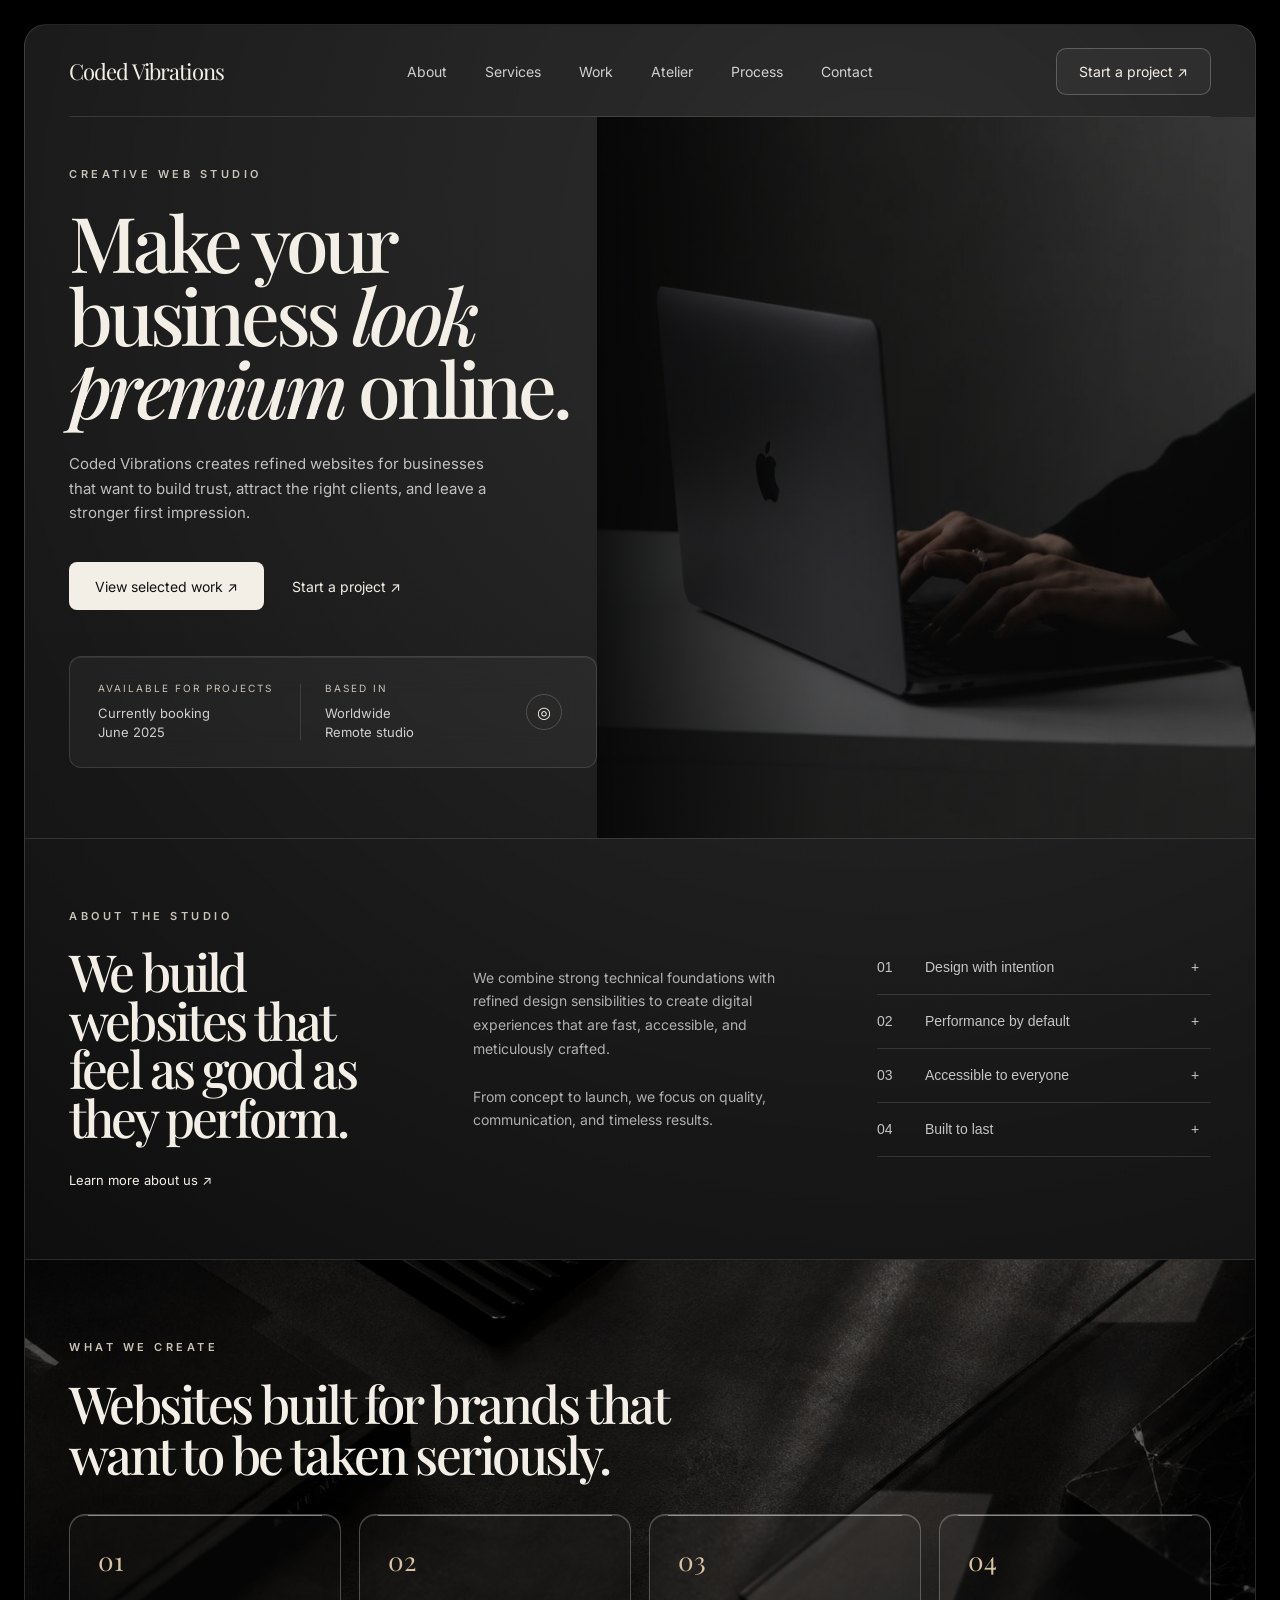
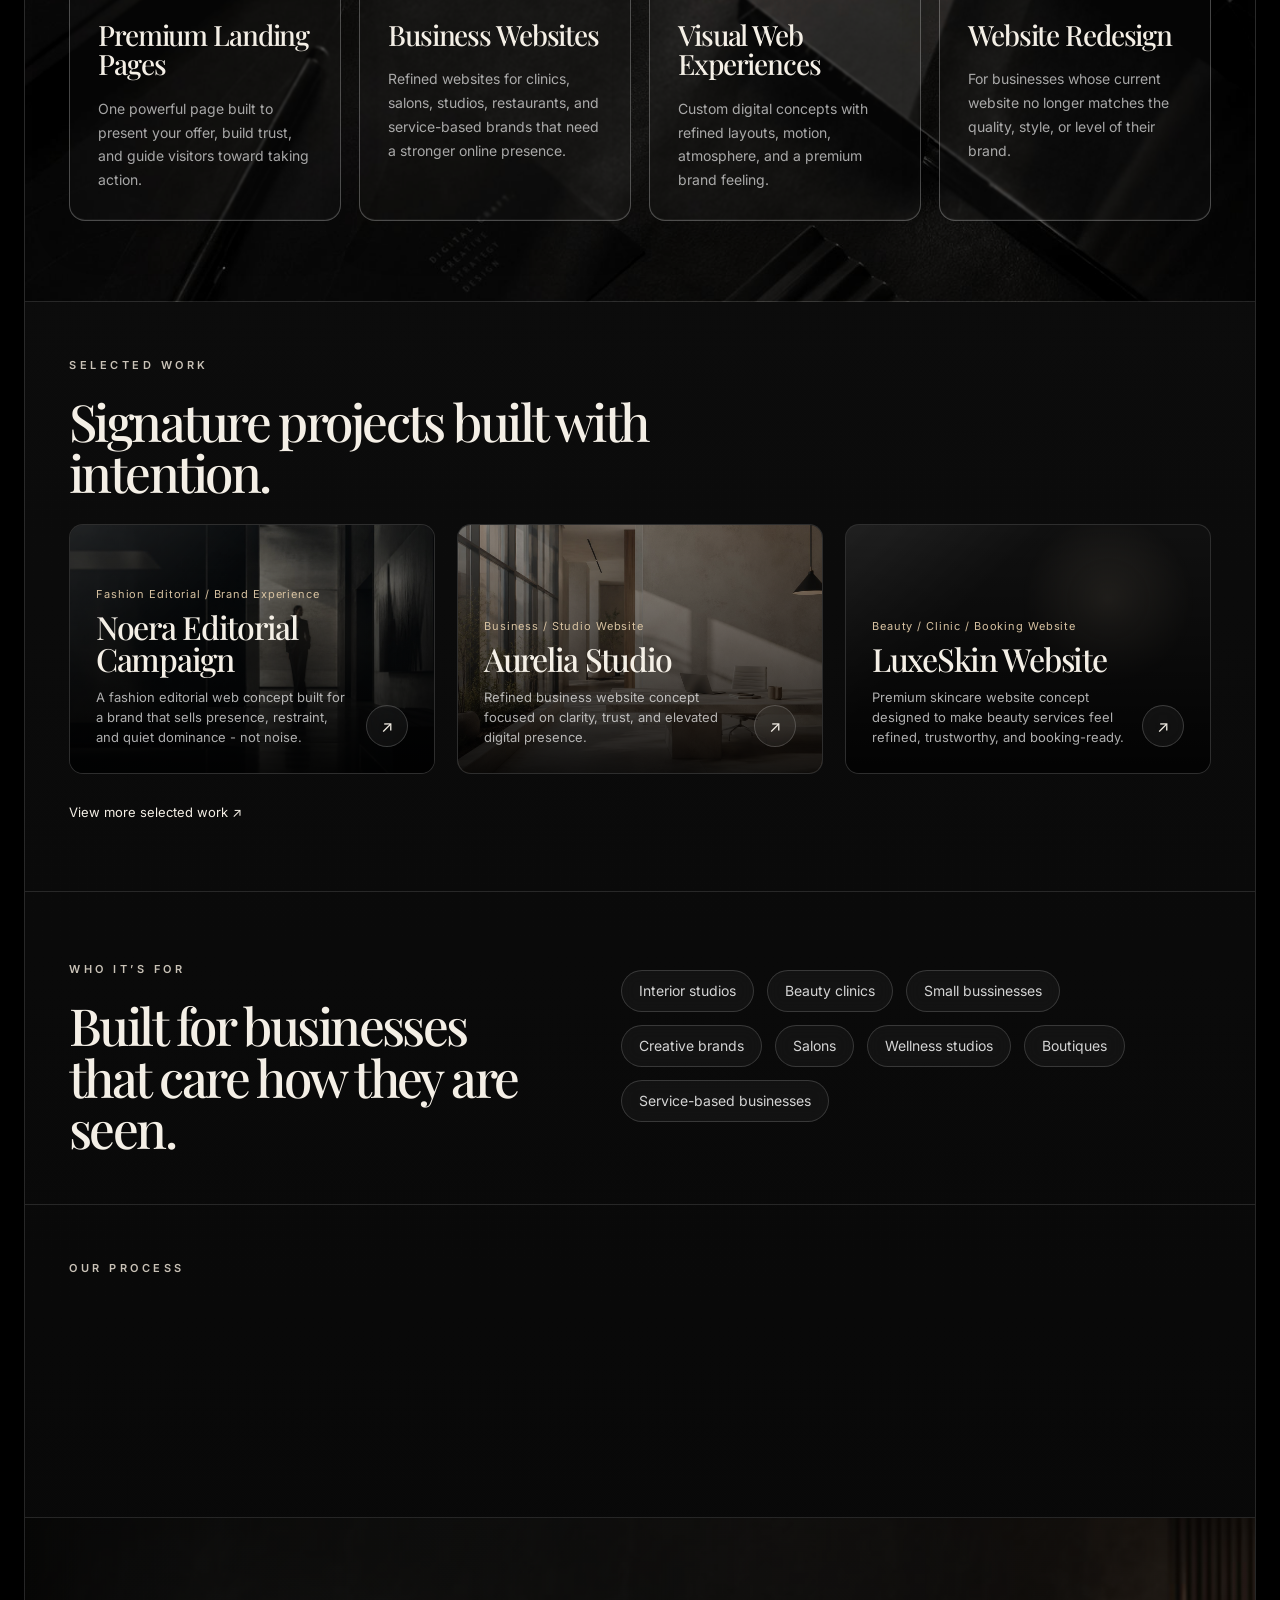
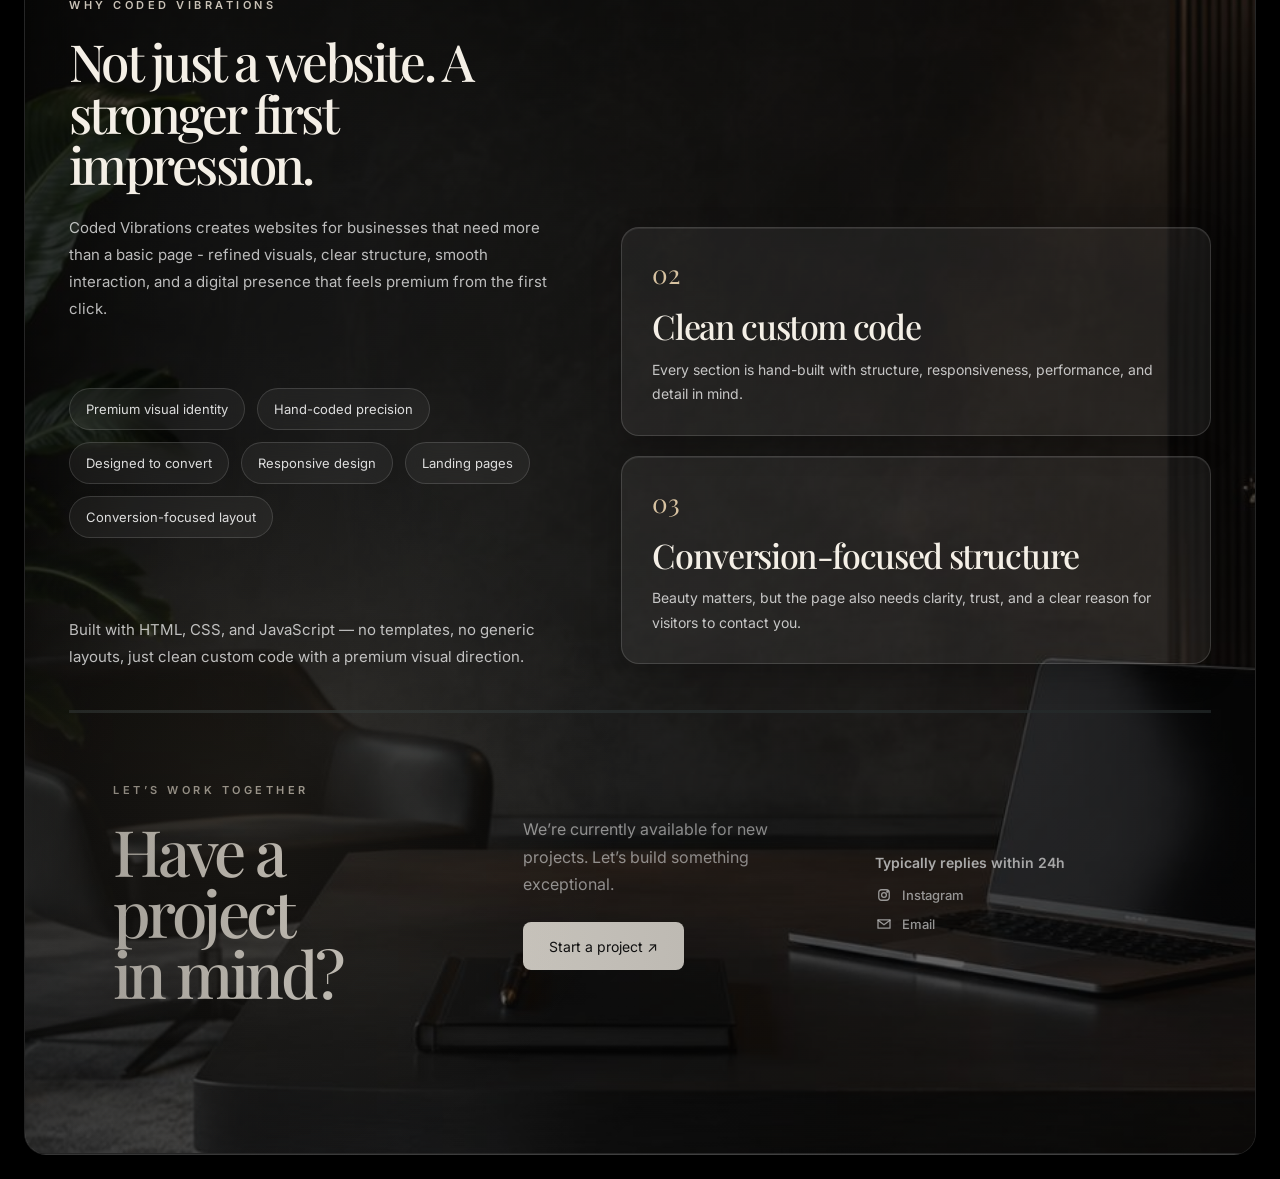
==== index.html @ 6d060240 "Add files via upload" ====
<!DOCTYPE html>
<html lang="en">
<head>
  <meta charset="UTF-8" />
  <meta name="viewport" content="width=device-width, initial-scale=1.0" />
  <title>Coded Vibrations Studio</title>

  <link rel="stylesheet" href="style.css" />

  <link rel="preconnect" href="https://fonts.googleapis.com">
  <link rel="preconnect" href="https://fonts.gstatic.com" crossorigin>
  <link href="https://fonts.googleapis.com/css2?family=Inter:wght@300;400;500;600&family=Playfair+Display:wght@500;600;700&display=swap" rel="stylesheet">
</head>

<body>
  <main class="page-shell">

    <header class="site-header">
      <a href="#" class="logo">Coded Vibrations</a>

 <nav class="nav">
  <a href="#about">About</a>
  <a href="#services">Services</a>
  <a href="#work">Work</a>
  <a href="#atelier">Atelier</a>
  <a href="#process">Process</a>
  <a href="#contact">Contact</a>
</nav>
      <a href="#contact" class="header-btn">Start a project ↗</a>

      <button class="menu-btn" id="menuBtn">Menu</button>
    </header>

<section class="mobile-nav" id="mobileNav">
  <a href="#about">About</a>
  <a href="#services">Services</a>
  <a href="#work">Work</a>
  <a href="#atelier">Atelier</a>
  <a href="#process">Process</a>
  <a href="#contact">Contact</a>
</section>
    <section class="hero">
      <div class="hero-content">
        <p class="eyebrow">Creative Web Studio</p>

        <h1>
          Make your business
          <span>look premium</span>
          online.
        </h1>

        <p class="hero-text">
          Coded Vibrations creates refined websites for businesses that want to
          build trust, attract the right clients, and leave a stronger first impression.
        </p>

        <div class="hero-actions">
          <a href="#work" class="primary-btn">View selected work ↗</a>
          <a href="#contact" class="secondary-btn">Start a project ↗</a>
        </div>

        <div class="status-card">
          <div>
            <small>Available for projects</small>
            <p>Currently booking<br>June 2025</p>
          </div>

          <div class="divider"></div>

          <div>
            <small>Based in</small>
            <p>Worldwide<br>Remote studio</p>
          </div>

          <div class="globe">◎</div>
        </div>
      </div>

      <div class="hero-image">
        <img src="2.jpeg" alt="Coded Vibrations workspace" />
      </div>
    </section>

    <section class="about" id="about">
      <div>
        <p class="eyebrow">About the studio</p>
        <h2>We build websites that feel as good as they perform.</h2>
        <a href="#contact" class="text-link">Learn more about us ↗</a>
      </div>

      <div class="about-text">
        <p>
          We combine strong technical foundations with refined design sensibilities
          to create digital experiences that are fast, accessible, and meticulously crafted.
        </p>

        <p>
          From concept to launch, we focus on quality, communication, and timeless results.
        </p>
      </div>

      <div class="about-list">
        <button>01 <span>Design with intention</span> +</button>
        <button>02 <span>Performance by default</span> +</button>
        <button>03 <span>Accessible to everyone</span> +</button>
        <button>04 <span>Built to last</span> +</button>
      </div>
    </section>
  <section class="services" id="services">
  <div class="services-overlay"></div>

  <div class="services-content">
    <div class="section-top">
      <p class="eyebrow">What we create</p>
      <h2 class="section-title">
        Websites built for brands that want to be taken seriously.
      </h2>
    </div>

    <div class="services-grid">
      <article class="service-card">
        <span>01</span>
        <h3>Premium Landing Pages</h3>
        <p>
          One powerful page built to present your offer, build trust, and guide
          visitors toward taking action.
        </p>
      </article>

      <article class="service-card">
        <span>02</span>
        <h3>Business Websites</h3>
        <p>
          Refined websites for clinics, salons, studios, restaurants, and
          service-based brands that need a stronger online presence.
        </p>
      </article>

      <article class="service-card">
        <span>03</span>
        <h3>Visual Web Experiences</h3>
        <p>
          Custom digital concepts with refined layouts, motion, atmosphere, and
          a premium brand feeling.
        </p>
      </article>

      <article class="service-card">
        <span>04</span>
        <h3>Website Redesign</h3>
        <p>
          For businesses whose current website no longer matches the quality,
          style, or level of their brand.
        </p>
      </article>
    </div>
  </div>
</section>
    <section class="work" id="work">
  <div class="section-top">
    <p class="eyebrow">Selected work</p>
    <h2 class="section-title">Signature projects built with intention.</h2>
  </div>

  <div class="work-grid">

    <article class="work-card noir-card">
      <div class="card-bg"></div>

      <div class="work-info">
      <small>Fashion Editorial / Brand Experience</small>
<h3>Noera Editorial Campaign</h3>
<p>
  A fashion editorial web concept built for a brand that sells presence,
  restraint, and quiet dominance - not noise.
</p>
      </div>

      <a href="#" class="work-arrow" aria-label="View Noera Editorial Campaign">↗</a>
    </article>
    <article class="work-card aurelia-card">
      <div class="card-bg"></div>

      <div class="work-info">
        <small>Business / Studio Website</small>
        <h3>Aurelia Studio</h3>
        <p>
          Refined business website concept focused on clarity, trust,
          and elevated digital presence.
        </p>
      </div>

      <a href="#" class="work-arrow" aria-label="View Aurelia Studio">↗</a>
    </article>
    <article class="work-card luxeskin-card">
      <div class="card-bg"></div>

      <div class="work-info">
        <small>Beauty / Clinic / Booking Website</small>
        <h3>LuxeSkin Website</h3>
        <p>
          Premium skincare website concept designed to make beauty services
          feel refined, trustworthy, and booking-ready.
        </p>
      </div>

      <a href="#" class="work-arrow" aria-label="View LuxeSkin Studio">↗</a>
    </article>


  </div>
  <a href="#" class="text-link">View more selected work ↗</a>
</section>
<br>
<section class="audience">
  <div>
    <p class="eyebrow">Who it’s for</p>
    <h2 class="section-title">
      Built for businesses that care how they are seen.
    </h2>
  </div>

  <div class="audience-tags">
    <span>Interior studios</span>
    <span>Beauty clinics</span>
    <span>Small bussinesses</span>
    <span>Creative brands</span>
    <span>Salons</span>
    <span>Wellness studios</span>
    <span>Boutiques</span>
    <span>Service-based businesses</span>
  </div>
</section>
    <section class="process" id="process">
      <p class="eyebrow">Our process</p>

      <div class="process-grid">
        <div class="step">
          <span>01</span>
          <h3>Discover</h3>
          <p>Understanding your goals, audience, and context.</p>
        </div>

        <div class="step">
          <span>02</span>
          <h3>Define</h3>
          <p>Crafting the right direction with clarity and purpose.</p>
        </div>

        <div class="step">
          <span>03</span>
          <h3>Design</h3>
          <p>Creating refined interfaces with attention to detail.</p>
        </div>

        <div class="step">
          <span>04</span>
          <h3>Develop</h3>
          <p>Building performant, accessible, and scalable websites.</p>
        </div>

        <div class="step">
          <span>05</span>
          <h3>Launch</h3>
          <p>Testing, refining, and shipping with confidence.</p>
        </div>
      </div>
    </section>
<section class="why" id="why">
  <div class="why-overlay"></div>

  <div class="why-content">
    <div class="why-heading">
      <p class="eyebrow">Why Coded Vibrations</p>

      <h2 class="section-title">
        Not just a website. A stronger first impression.
      </h2>

      <p class="why-lead">
        Coded Vibrations creates websites for businesses that need more than a basic page - refined visuals, clear structure, smooth interaction, and a digital presence that feels premium from the first click.
      </p>
<br></br>
      <div class="why-points">
        <span>Premium visual identity</span>
        <span>Hand-coded precision</span>
        <span>Designed to convert</span>
          <span>Responsive design</span>
    <span>Landing pages</span>
    <span>Conversion-focused layout</span>
      </div>
       <p class="why-lead">
        <br>
       </br>
        Built with HTML, CSS, and JavaScript — no templates, no generic layouts, just clean custom code with a premium visual direction.
      </p>
    </div>

    <div class="why-grid">
      <article class="why-card">
        <span>01</span>
        <h3>Visual direction</h3>
        <p>
          Your website should feel aligned with the level of your brand, not
          like something copied from a template.
        </p>
      </article>

      <article class="why-card">
        <span>02</span>
        <h3>Clean custom code</h3>
        <p>
          Every section is hand-built with structure, responsiveness,
          performance, and detail in mind.
        </p>
      </article>

      <article class="why-card">
        <span>03</span>
        <h3>Conversion-focused structure</h3>
        <p>
          Beauty matters, but the page also needs clarity, trust, and a clear
          reason for visitors to contact you.
        </p>
      </article>
    </div>
  </div>
   <hr class="soft-divider">
<section class="contact" id="contact">
  <div>
    <p class="eyebrow">Let’s work together</p>
    <h2>Have a project<br>in mind?</h2>
  </div>

  <div class="contact-center">
    <p>
      We’re currently available for new projects.
      Let’s build something exceptional.
    </p>

    <a href="mailto:kapetanovicmajda10@gmail.com" class="primary-btn">
      Start a project ↗️
    </a>
  </div>

  <div class="contact-mini">
    <small>Typically replies within 24h</small>

    <a href="https://www.instagram.com/codedvibrations/" target="_blank" class="mini-contact-link">
      <span class="mini-icon">
        <svg viewBox="0 0 24 24" aria-hidden="true">
          <rect x="5" y="5" width="14" height="14" rx="4"></rect>
          <circle cx="12" cy="12" r="3.2"></circle>
          <circle cx="16.5" cy="7.5" r="0.8"></circle>
        </svg>
      </span>
      <span>Instagram</span>
    </a>

    <a href="mailto:kapetanovicmajda10@gmail.com" class="mini-contact-link">
      <span class="mini-icon">
        <svg viewBox="0 0 24 24" aria-hidden="true">
          <path d="M4 6.5h16v11H4v-11Z"></path>
          <path d="M4 7l8 6 8-6"></path>
        </svg>
      </span>
      <span>Email</span>
    </a>
  </div>
</section>

  </main>

  <script src="script.js"></script>
</body>
</html>
---- style.css ----
:root {
  --black: #050505;
  --soft-black: #0b0b0b;
  --charcoal: #141414;
  --gray: #9c9a94;
  --line: rgba(255, 255, 255, 0.12);
  --ivory: #f4efe6;
  --muted: #c9c2b7;
  --glass: rgba(255, 255, 255, 0.06);
  --champagne: #d7c2a1;
}

* {
  margin: 0;
  padding: 0;
  box-sizing: border-box;
}

html {
  scroll-behavior: smooth;
}

body {
  min-height: 100vh;
  background: #000;
  color: var(--ivory);
  font-family: "Inter", sans-serif;
  padding: 24px;
}

a {
  color: inherit;
  text-decoration: none;
}

img {
  max-width: 100%;
  display: block;
}

.page-shell {
  width: min(1380px, 100%);
  margin: 0 auto;
  background:
    radial-gradient(circle at 70% 5%, rgba(255,255,255,0.12), transparent 32%),
    linear-gradient(180deg, #111 0%, #050505 100%);
  border: 1px solid var(--line);
  border-radius: 22px;
  overflow: hidden;
  box-shadow: 0 30px 90px rgba(0, 0, 0, 0.8);
}

.browser-bar {
  height: 52px;
  border-bottom: 1px solid var(--line);
  display: grid;
  grid-template-columns: 120px 1fr 120px;
  align-items: center;
  padding: 0 18px;
  background: rgba(255,255,255,0.035);
}

.dots {
  display: flex;
  gap: 8px;
}

.dots span {
  width: 11px;
  height: 11px;
  border-radius: 50%;
}

.dots span:nth-child(1) { background: #ff605c; }
.dots span:nth-child(2) { background: #ffbd44; }
.dots span:nth-child(3) { background: #00ca4e; }

.address {
  justify-self: center;
  width: min(460px, 100%);
  height: 30px;
  border-radius: 9px;
  background: rgba(255,255,255,0.08);
  display: grid;
  place-items: center;
  color: rgba(255,255,255,0.65);
  font-size: 12px;
}

.browser-icons {
  justify-self: end;
  display: flex;
  gap: 10px;
}

.browser-icons span {
  width: 18px;
  height: 18px;
  border: 1px solid rgba(255,255,255,0.25);
  border-radius: 4px;
}

.site-header {
  height: 92px;
  display: flex;
  align-items: center;
  justify-content: space-between;
  padding: 0 44px;
  position: relative;
  z-index: 5;
}

.logo {
  font-family: "Playfair Display", serif;
  font-size: 22px;
  letter-spacing: -0.04em;
}

.nav {
  display: flex;
  gap: 38px;
  font-size: 14px;
  color: rgba(255,255,255,0.78);
}

.nav a {
  transition: color 0.3s ease;
}

.nav a:hover {
  color: var(--ivory);
}

.header-btn {
  padding: 14px 22px;
  border: 1px solid rgba(255,255,255,0.22);
  border-radius: 10px;
  font-size: 14px;
  background: rgba(255,255,255,0.04);
}

.menu-btn {
  display: none;
  background: none;
  border: 1px solid var(--line);
  color: var(--ivory);
  border-radius: 999px;
  padding: 10px 16px;
}

.mobile-nav {
  display: none;
}

.hero {
  min-height: 690px;
  display: grid;
  grid-template-columns: 1fr 1.15fr;
  position: relative;
  border-bottom: 1px solid var(--line);
}

.hero-content {
  padding: 50px 0 70px 44px;
  position: relative;
  z-index: 2;
}

.eyebrow {
  color: var(--muted);
  text-transform: uppercase;
  letter-spacing: 0.32em;
  font-size: 11px;
  font-weight: 600;
  margin-bottom: 24px;
}

.hero h1,
.about h2,
.contact h2 {
  font-family: "Playfair Display", serif;
  font-weight: 500;
  line-height: 0.95;
  letter-spacing: -0.055em;
}

.hero h1 {
  font-size: clamp(54px, 6vw, 88px);
  max-width: 620px;
}

.hero h1 span {
  font-style: italic;
  color: var(--ivory);
}

.hero-text {
  max-width: 440px;
  margin-top: 28px;
  color: rgba(255,255,255,0.72);
  line-height: 1.65;
  font-size: 15px;
}

.hero-actions {
  display: flex;
  align-items: center;
  gap: 28px;
  margin-top: 36px;
}

.primary-btn,
.secondary-btn {
  display: inline-flex;
  align-items: center;
  justify-content: center;
  min-height: 48px;
  border-radius: 8px;
  font-size: 14px;
  transition: transform 0.3s ease, opacity 0.3s ease;
}

.primary-btn {
  padding: 0 26px;
  background: var(--ivory);
  color: #111;
}

.secondary-btn {
  color: var(--ivory);
}

.primary-btn:hover,
.secondary-btn:hover,
.header-btn:hover,
.text-link:hover {
  transform: translateY(-2px);
  opacity: 0.85;
}

.status-card {
  margin-top: 46px;
  width: min(530px, 100%);
  min-height: 112px;
  padding: 24px 28px;
  display: grid;
  grid-template-columns: 1fr 1px 1fr 42px;
  align-items: center;
  gap: 24px;
  border: 1px solid var(--line);
  border-radius: 12px;
  background: rgba(255,255,255,0.045);
  backdrop-filter: blur(18px);
  box-shadow: inset 0 1px 0 rgba(255,255,255,0.08);
}

.status-card small {
  display: block;
  color: var(--muted);
  text-transform: uppercase;
  letter-spacing: 0.2em;
  font-size: 10px;
  margin-bottom: 10px;
}

.status-card p {
  color: rgba(255,255,255,0.78);
  line-height: 1.5;
  font-size: 13px;
}

.divider {
  width: 1px;
  height: 56px;
  background: var(--line);
}

.globe {
  width: 36px;
  height: 36px;
  border: 1px solid rgba(255,255,255,0.18);
  border-radius: 50%;
  display: grid;
  place-items: center;
  color: var(--ivory);
}

.hero-image {
  position: relative;
  overflow: hidden;
}

.hero-image img {
  width: 100%;
  height: 100%;
  object-fit: cover;
  object-position: center;
  opacity: 0.72;
  filter: contrast(1.05) brightness(0.82) saturate(0.85);
}

.hero-image::after {
  content: "";
  position: absolute;
  inset: 0;
  background:
    linear-gradient(90deg, rgba(5,5,5,0.9) 0%, rgba(5,5,5,0.34) 35%, rgba(5,5,5,0.08) 100%),
    linear-gradient(180deg, rgba(5,5,5,0) 0%, rgba(5,5,5,0.25) 100%);
}

.about {
  display: grid;
  grid-template-columns: 1fr 1fr 1fr;
  gap: 70px;
  padding: 70px 44px;
  border-bottom: 1px solid var(--line);
}

.about h2 {
  font-size: clamp(36px, 4vw, 52px);
}

.about-text {
  color: rgba(255,255,255,0.66);
  line-height: 1.7;
  font-size: 14px;
  display: grid;
  gap: 24px;
  align-content: center;
}

.text-link {
  display: inline-flex;
  margin-top: 30px;
  color: var(--ivory);
  font-size: 13px;
  transition: transform 0.3s ease, opacity 0.3s ease;
}

.about-list {
  display: grid;
  align-content: center;
}

.about-list button {
  min-height: 54px;
  background: transparent;
  border: none;
  border-bottom: 1px solid var(--line);
  color: rgba(255,255,255,0.75);
  display: grid;
  grid-template-columns: 48px 1fr 20px;
  align-items: center;
  text-align: left;
  font-size: 14px;
  cursor: pointer;
}

.about-list button:hover {
  color: var(--ivory);
}

.work {
  padding: 56px 44px 70px;
  border-bottom: 1px solid var(--line);
}

.section-top {
  margin-bottom: 26px;
}

.work-grid {
  display: grid;
  grid-template-columns: repeat(3, 1fr);
  gap: 22px;
}

.work-card {
  min-height: 160px;
  border: 1px solid var(--line);
  border-radius: 10px;
  overflow: hidden;
  position: relative;
  padding: 24px;
  display: flex;
  align-items: flex-end;
  justify-content: space-between;
  background: #111;
}

.card-bg {
  position: absolute;
  inset: 0;
  opacity: 0.55;
  transition: transform 0.7s ease, opacity 0.7s ease;
}

.card-one {
  background:
    radial-gradient(circle at 35% 45%, rgba(255,255,255,0.28), transparent 26%),
    linear-gradient(135deg, #171714, #050505);
}

.card-two {
  background:
    linear-gradient(135deg, rgba(255,255,255,0.13), transparent 40%),
    repeating-linear-gradient(145deg, rgba(255,255,255,0.07) 0 1px, transparent 1px 18px),
    #080808;
}

.card-three {
  background:
    radial-gradient(circle at 80% 20%, rgba(255,255,255,0.22), transparent 28%),
    linear-gradient(135deg, #1b1a18, #050505);
}

.work-card:hover .card-bg {
  transform: scale(1.08);
  opacity: 0.75;
}

.work-info,
.work-card span {
  position: relative;
  z-index: 2;
}

.work-info small {
  color: var(--muted);
  font-size: 12px;
}

.work-info h3 {
  font-family: "Playfair Display", serif;
  font-size: 30px;
  font-weight: 500;
  margin-top: 6px;
}

.work-card span {
  width: 42px;
  height: 42px;
  border: 1px solid var(--line);
  border-radius: 50%;
  display: grid;
  place-items: center;
  background: rgba(255,255,255,0.03);
}

.process {
  padding: 56px 44px 70px;
  border-bottom: 1px solid var(--line);
}

.process-grid {
  display: grid;
  grid-template-columns: repeat(5, 1fr);
  gap: 0;
}

.step {
  padding-right: 36px;
  border-right: 1px solid var(--line);
}

.step:last-child {
  border-right: none;
}

.step span {
  display: block;
  font-family: "Playfair Display", serif;
  font-size: 24px;
  margin-bottom: 12px;
}

.step h3 {
  font-family: "Playfair Display", serif;
  font-size: 24px;
  font-weight: 500;
  margin-bottom: 10px;
}

.step p {
  color: rgba(255,255,255,0.62);
  font-size: 13px;
  line-height: 1.6;
}

.contact {
  padding: 70px 44px;
  display: grid;
  grid-template-columns: 1.2fr 1fr 1fr;
  gap: 60px;
  align-items: center;
}

.contact h2 {
  font-size: clamp(44px, 5vw, 68px);
}

.contact-center p {
  color: rgba(255,255,255,0.66);
  line-height: 1.7;
  margin-bottom: 24px;
}

.contact-info {
  justify-self: end;
  text-align: left;
}

.contact-info p {
  margin-bottom: 8px;
}

.contact-info small {
  color: rgba(255,255,255,0.55);
}

/* Animacije */

.reveal {
  opacity: 0;
  transform: translateY(28px);
  transition: opacity 0.8s ease, transform 0.8s ease;
}

.reveal.visible {
  opacity: 1;
  transform: translateY(0);
}

/* Responsive */

@media (max-width: 1050px) {
  body {
    padding: 12px;
  }

  .nav,
  .header-btn {
    display: none;
  }

  .menu-btn {
    display: inline-flex;
  }

  .site-header {
    padding: 0 24px;
  }

  .mobile-nav.active {
    display: grid;
    gap: 18px;
    padding: 22px 24px;
    border-top: 1px solid var(--line);
    border-bottom: 1px solid var(--line);
    background: rgba(0,0,0,0.75);
  }

  .hero {
    grid-template-columns: 1fr;
  }

  .hero-content {
    padding: 48px 24px 30px;
  }

  .hero-image {
    min-height: 460px;
  }

  .about,
  .contact {
    grid-template-columns: 1fr;
    padding: 56px 24px;
    gap: 36px;
  }

  .work,
  .process {
    padding: 56px 24px;
  }

  .work-grid {
    grid-template-columns: 1fr;
  }

  .process-grid {
    grid-template-columns: 1fr;
    gap: 24px;
  }

  .step {
    border-right: none;
    border-bottom: 1px solid var(--line);
    padding: 0 0 24px;
  }

  .contact-info {
    justify-self: start;
  }
}

@media (max-width: 600px) {
  .browser-bar {
    grid-template-columns: 80px 1fr 40px;
  }

  .address {
    font-size: 10px;
  }

  .logo {
    font-size: 19px;
  }

  .hero h1 {
    font-size: 48px;
  }

  .hero-actions {
    flex-direction: column;
    align-items: flex-start;
    gap: 16px;
  }

  .status-card {
    grid-template-columns: 1fr;
  }

  .divider,
  .globe {
    display: none;
  }

  .hero-image {
    min-height: 360px;
  }
}
.section-title {
  font-family: "Playfair Display", serif;
  font-size: clamp(34px, 4vw, 56px);
  font-weight: 500;
  line-height: 1;
  letter-spacing: -0.05em;
  max-width: 620px;
  margin-top: 12px;
  color: var(--ivory);
}

.work-grid {
  display: grid;
  grid-template-columns: repeat(3, 1fr);
  gap: 22px;
}

.work-card {
  min-height: 250px;
  border: 1px solid var(--line);
  border-radius: 14px;
  overflow: hidden;
  position: relative;
  padding: 26px;
  display: flex;
  align-items: flex-end;
  justify-content: space-between;
  background: #111;
  isolation: isolate;
}

.work-card::after {
  content: "";
  position: absolute;
  inset: 0;
  background: linear-gradient(
    180deg,
    rgba(0, 0, 0, 0.05) 0%,
    rgba(0, 0, 0, 0.42) 50%,
    rgba(0, 0, 0, 0.85) 100%
  );
  z-index: -1;
}

.card-bg {
  position: absolute;
  inset: 0;
  z-index: -2;
  opacity: 0.65;
  transition: transform 0.8s ease, opacity 0.8s ease, filter 0.8s ease;
}

.noir-card .card-bg {
  background:
    linear-gradient(135deg, rgba(255,255,255,0.16), transparent 35%),
    radial-gradient(circle at 65% 45%, rgba(212,185,145,0.18), transparent 26%),
    url("h.jpeg") center/cover;
}

.aurelia-card .card-bg {
  background:
    linear-gradient(135deg, rgba(255,255,255,0.18), transparent 38%),
    radial-gradient(circle at 35% 35%, rgba(255,245,225,0.16), transparent 30%),
    url("2222.jpeg") center/cover;
}

.luxeskin-card .card-bg {
  background:
    linear-gradient(135deg, rgba(255,255,255,0.12), transparent 36%),
    radial-gradient(circle at 72% 30%, rgba(230,210,180,0.18), transparent 28%),
    url("333.jpeg") center/cover;
}

.work-card:hover .card-bg {
  transform: scale(1.08);
  opacity: 0.82;
  filter: contrast(1.08);
}

.work-info,
.work-arrow {
  position: relative;
  z-index: 2;
}

.work-info {
  max-width: 82%;
}

.work-info small {
  display: block;
  color: var(--champagne);
  font-size: 11px;
  letter-spacing: 0.08em;
  margin-bottom: 10px;
}

.work-info h3 {
  font-family: "Playfair Display", serif;
  font-size: clamp(26px, 2.5vw, 34px);
  font-weight: 500;
  line-height: 1;
  letter-spacing: -0.04em;
  color: var(--ivory);
  margin-bottom: 12px;
}

.work-info p {
  color: rgba(255,255,255,0.68);
  font-size: 13px;
  line-height: 1.55;
  max-width: 360px;
}

.work-arrow {
  min-width: 42px;
  height: 42px;
  border: 1px solid rgba(255,255,255,0.18);
  border-radius: 50%;
  display: grid;
  place-items: center;
  background: rgba(255,255,255,0.05);
  backdrop-filter: blur(12px);
  color: var(--ivory);
  transition: transform 0.3s ease, background 0.3s ease;
}

.work-card:hover .work-arrow {
  transform: translate(4px, -4px);
  background: rgba(255,255,255,0.12);
}
.services {
  position: relative;
  padding: 80px 44px;
  border-bottom: 1px solid var(--line);
  overflow: hidden;

  background-image: url("111.jpeg");
  background-size: cover;
  background-position: center;
  background-repeat: no-repeat;
}

.services-overlay {
  position: absolute;
  inset: 0;
  background: rgba(0, 0, 0, 0.18);
  z-index: 1;
  pointer-events: none;
}

.services-content {
  position: relative;
  z-index: 2;
}

.services-grid {
  display: grid;
  grid-template-columns: repeat(4, 1fr);
  gap: 18px;
  margin-top: 34px;
}

.service-card {
  min-height: 250px;
  padding: 28px;
  border-radius: 16px;
  position: relative;
  overflow: hidden;

  border: 1px solid rgba(255, 255, 255, 0.26);
  background: rgba(255, 255, 255, 0.018);

  backdrop-filter: blur(1px) saturate(120%);
  -webkit-backdrop-filter: blur(1px) saturate(120%);

  box-shadow:
    0 18px 40px rgba(0, 0, 0, 0.14),
    inset 0 1px 0 rgba(255, 255, 255, 0.20),
    inset 0 -1px 0 rgba(255, 255, 255, 0.05);
}

.service-card::before {
  content: "";
  position: absolute;
  inset: 0;
  background: linear-gradient(
    135deg,
    rgba(255, 255, 255, 0.10) 0%,
    rgba(255, 255, 255, 0.025) 38%,
    rgba(255, 255, 255, 0.005) 100%
  );
  pointer-events: none;
}

.service-card::after {
  content: "";
  position: absolute;
  left: 18px;
  right: 18px;
  top: 0;
  height: 1px;
  background: rgba(255, 255, 255, 0.38);
  pointer-events: none;
}

.service-card span,
.service-card h3,
.service-card p {
  position: relative;
  z-index: 2;
}

.service-card span {
  display: block;
  color: var(--champagne);
  font-family: "Playfair Display", serif;
  font-size: 26px;
  margin-bottom: 42px;
}

.service-card h3 {
  font-family: "Playfair Display", serif;
  font-weight: 500;
  font-size: 28px;
  line-height: 1.05;
  letter-spacing: -0.04em;
  margin-bottom: 18px;
  color: var(--ivory);
}

.service-card p {
  color: rgba(255, 255, 255, 0.78);
  font-size: 14px;
  line-height: 1.7;
}
.service-card {
  transition:
    transform 0.35s ease,
    border-color 0.35s ease,
    background 0.35s ease,
    box-shadow 0.35s ease;
}

.service-card:hover {
  transform: translateY(-6px);
  border-color: rgba(255, 255, 255, 0.42);
  background: rgba(255, 255, 255, 0.035);
  box-shadow:
    0 24px 55px rgba(0, 0, 0, 0.22),
    inset 0 1px 0 rgba(255, 255, 255, 0.26);
}

.service-card::before {
  content: "";
  position: absolute;
  width: 160px;
  height: 160px;
  right: -70px;
  top: -70px;
  background: radial-gradient(circle, rgba(215,194,161,0.18), transparent 68%);
  opacity: 0;
  transition: opacity 0.4s ease;
}

.service-card:hover::before {
  opacity: 1;
}

.service-card span,
.why-grid span {
  display: block;
  color: var(--champagne);
  font-family: "Playfair Display", serif;
  font-size: 26px;
  margin-bottom: 42px;
}

.service-card h3,
.why-grid h3 {
  font-family: "Playfair Display", serif;
  font-weight: 500;
  font-size: 28px;
  line-height: 1.05;
  letter-spacing: -0.04em;
  margin-bottom: 18px;
  color: var(--ivory);
}

.service-card p,
.why-grid p {
  color: rgba(255,255,255,0.64);
  font-size: 14px;
  line-height: 1.7;
}


.why {
  position: relative;
  padding: 80px 44px;
  border-bottom: 1px solid var(--line);
  overflow: hidden;
  background:
    linear-gradient(135deg, rgba(6, 6, 6, 0.72), rgba(10, 10, 10, 0.42)),
    url("112.jpeg") center/cover no-repeat;
}

.why-overlay {
  position: absolute;
  inset: 0;
  background:
    radial-gradient(circle at 18% 72%, rgba(215, 194, 161, 0.10), transparent 28%),
    linear-gradient(90deg, rgba(5,5,5,0.38) 0%, rgba(5,5,5,0.18) 35%, rgba(5,5,5,0.34) 100%);
  z-index: 1;
  pointer-events: none;
}

.why-content {
  position: relative;
  z-index: 2;
  display: grid;
  grid-template-columns: 0.9fr 1.1fr;
  gap: 70px;
  align-items: start;
}

.why-heading {
  max-width: 520px;
}

.why-lead {
  margin-top: 24px;
  color: rgba(255,255,255,0.72);
  font-size: 15px;
  line-height: 1.8;
}

.why-points {
  display: flex;
  flex-wrap: wrap;
  gap: 12px;
  margin-top: 26px;
}

.why-points span {
  padding: 12px 16px;
  border-radius: 999px;
  border: 1px solid rgba(255,255,255,0.14);
  background: rgba(255,255,255,0.05);
  color: rgba(255,255,255,0.85);
  font-size: 13px;
  backdrop-filter: blur(12px);
  -webkit-backdrop-filter: blur(12px);
}

.why-grid {
  display: grid;
  gap: 20px;
}

.why-card {
  padding: 28px 30px;
  border-radius: 18px;
  border: 1px solid rgba(255,255,255,0.14);
background: rgba(255,255,255,0.06);
backdrop-filter: blur(-24px);
-webkit-backdrop-filter: blur(24px);
  box-shadow:
    0 10px 30px rgba(0,0,0,0.22),
    inset 0 1px 0 rgba(255,255,255,0.08);
}

.why-card span {
  display: block;
  color: var(--champagne);
  font-family: "Playfair Display", serif;
  font-size: 26px;
  margin-bottom: 18px;
}

.why-card h3 {
  font-family: "Playfair Display", serif;
  font-weight: 500;
  font-size: 34px;
  line-height: 1.02;
  letter-spacing: -0.04em;
  margin-bottom: 14px;
  color: var(--ivory);
}

.why-card p {
  color: rgba(255,255,255,0.74);
  font-size: 14px;
  line-height: 1.75;
  max-width: 540px;
}
@media (max-width: 1050px) {
  .why {
    padding: 56px 24px;
    background-position: center;
  }

  .why-content {
    grid-template-columns: 1fr;
    gap: 34px;
  }

  .why-heading {
    max-width: 100%;
  }
}

@media (max-width: 650px) {
  .why-card {
    padding: 22px 20px;
    border-radius: 16px;
  }

  .why-card h3 {
    font-size: 28px;
  }

  .why-lead {
    font-size: 14px;
  }
}

.services {
  position: relative !important;
  padding: 80px 44px !important;
  border-bottom: 1px solid var(--line) !important;
  overflow: hidden !important;

  background-image: url("111.jpeg") !important;
  background-size: cover !important;
  background-position: center !important;
  background-repeat: no-repeat !important;
}

.services-overlay {
  position: absolute !important;
  inset: 0 !important;
  background: rgba(0, 0, 0, 0.35) !important;
  z-index: 1 !important;
  pointer-events: none !important;
}

.services-content {
  position: relative !important;
  z-index: 2 !important;
}
/* FIXED AUDIENCE SECTION */

.audience {
  width: 100%;
  padding: 50px 44px;
  border-bottom: 1px solid var(--line);

  display: grid;
  grid-template-columns: minmax(0, 0.9fr) minmax(320px, 1.1fr);
  gap: 70px;
  align-items: start;

  overflow: hidden;
}

.audience-left {
  min-width: 0;
  max-width: 680px;
}

.audience-left h2 {
  font-family: "Playfair Display", serif;
  font-size: clamp(42px, 5vw, 72px);
  line-height: 0.95;
  letter-spacing: -0.055em;
  font-weight: 500;
  color: var(--ivory);
  max-width: 680px;
}

.audience-tags {
  min-width: 0;
  display: flex;
  flex-wrap: wrap;
  gap: 13px;
  align-content: flex-start;
  justify-content: flex-start;
  padding-top: 8px;
}

.audience-tags span {
  display: inline-flex;
  align-items: center;
  justify-content: center;

  white-space: nowrap;
  padding: 13px 17px;
  border-radius: 999px;

  border: 1px solid rgba(255, 255, 255, 0.16);
  background: rgba(255, 255, 255, 0.04);
  color: rgba(255, 255, 255, 0.82);

  font-size: 14px;
  line-height: 1;

  backdrop-filter: blur(8px);
  -webkit-backdrop-filter: blur(8px);

  transition: transform 0.3s ease, background 0.3s ease;
}

.audience-tags span:hover {
  transform: translateY(-3px);
  background: rgba(255, 255, 255, 0.075);
}

@media (max-width: 1050px) {
  .audience {
    grid-template-columns: 1fr;
    padding: 56px 24px;
    gap: 30px;
  }

  .audience-left {
    max-width: 100%;
  }

  .audience-left h2 {
    font-size: clamp(38px, 8vw, 58px);
    max-width: 100%;
  }

  .audience-tags {
    max-width: 100%;
  }
}

@media (max-width: 520px) {
  .audience-left h2 {
    font-size: 38px;
  }

  .audience-tags span {
    font-size: 13px;
    padding: 11px 14px;
  }
}
/* Header divider line */

.site-header {
  position: relative;
}

.site-header::after {
  content: "";
  position: absolute;
  left: 44px;
  right: 44px;
  bottom: 0;
  height: 1px;
  background: rgba(255, 255, 255, 0.12);
  pointer-events: none;
}
.about-contact {
  display: flex;
  flex-wrap: wrap;
  gap: 14px;
  margin-top: 28px;
}

.contact-link {
  display: inline-flex;
  align-items: center;
  gap: 10px;
  padding: 13px 18px;
  border: 1px solid rgba(255, 255, 255, 0.22);
  border-radius: 999px;
  color: rgba(255, 255, 255, 0.88);
  text-decoration: none;
  font-size: 14px;
  letter-spacing: 0.02em;
  background: rgba(255, 255, 255, 0.06);
  backdrop-filter: blur(14px);
  -webkit-backdrop-filter: blur(14px);
  transition: all 0.35s ease;
}

.contact-link:hover {
  color: #fff;
  border-color: rgba(255, 255, 255, 0.48);
  background: rgba(255, 255, 255, 0.12);
  transform: translateY(-2px);
}

.contact-icon {
  width: 19px;
  height: 19px;
  display: inline-flex;
  align-items: center;
  justify-content: center;
}

.contact-icon svg {
  width: 19px;
  height: 19px;
  fill: none;
  stroke: currentColor;
  stroke-width: 1.6;
  stroke-linecap: round;
  stroke-linejoin: round;
}

@media (max-width: 640px) {
  .about-contact {
    flex-direction: column;
    align-items: flex-start;
    gap: 10px;
    margin-top: 24px;
  }

  .contact-link {
    font-size: 13px;
    padding: 12px 15px;
  }
}
.about-contact {
  display: flex;
  align-items: center;
  gap: 12px;
  margin-top: 28px;
  flex-wrap: nowrap;
}

.contact-link,
.response-badge {
  min-height: 52px;
  display: inline-flex;
  align-items: center;
  border-radius: 999px;
  border: 1px solid rgba(255, 255, 255, 0.22);
  background: rgba(255, 255, 255, 0.06);
  backdrop-filter: blur(14px);
  -webkit-backdrop-filter: blur(14px);
  color: rgba(255, 255, 255, 0.9);
}

.contact-link {
  gap: 10px;
  padding: 12px 17px;
  text-decoration: none;
  font-size: 13px;
  font-weight: 500;
  letter-spacing: 0.01em;
  white-space: nowrap;
}

.response-badge {
  gap: 10px;
  padding: 10px 16px;
  white-space: nowrap;
}

.contact-icon {
  width: 17px;
  height: 17px;
  display: inline-flex;
  align-items: center;
  justify-content: center;
  flex-shrink: 0;
}

.contact-icon svg {
  width: 17px;
  height: 17px;
  fill: none;
  stroke: currentColor;
  stroke-width: 1.7;
  stroke-linecap: round;
  stroke-linejoin: round;
}

.response-dot {
  width: 8px;
  height: 8px;
  border-radius: 50%;
  background: #8cffb4;
  box-shadow: 0 0 14px rgba(140, 255, 180, 0.75);
  flex-shrink: 0;
}

.response-badge div {
  display: flex;
  flex-direction: column;
  gap: 3px;
  line-height: 1;
}

.response-label {
  font-size: 9px;
  text-transform: uppercase;
  letter-spacing: 0.16em;
  color: rgba(255, 255, 255, 0.55);
}

.response-badge strong {
  font-size: 12px;
  font-weight: 600;
  color: rgba(255, 255, 255, 0.92);
}
@media (max-width: 760px) {
  .about-contact {
    flex-wrap: wrap;
  }

  .contact-link,
  .response-badge {
    min-height: 48px;
  }

  .contact-link {
    font-size: 12px;
    padding: 11px 14px;
  }

  .response-badge {
    padding: 10px 14px;
  }
}
.contact-mini {
  display: flex;
  flex-direction: column;
  align-items: flex-start;
  gap: 11px;
}

.contact-mini small {
  margin: 0 0 4px;
  font-size: 14px;
  font-weight: 600;
  color: rgba(255, 255, 255, 0.9);
}

.mini-contact-link {
  display: inline-flex;
  align-items: center;
  gap: 9px;
  color: rgba(255, 255, 255, 0.78);
  text-decoration: none;
  font-size: 13px;
  font-weight: 500;
  transition: all 0.3s ease;
}

.mini-contact-link:hover {
  color: #fff;
  transform: translateX(3px);
}

.mini-icon {
  width: 18px;
  height: 18px;
  display: inline-flex;
  align-items: center;
  justify-content: center;
}

.mini-icon svg {
  width: 18px;
  height: 18px;
  fill: none;
  stroke: currentColor;
  stroke-width: 1.7;
  stroke-linecap: round;
  stroke-linejoin: round;
}
.soft-divider {
  border: none;
  height: 3px;
  background: rgba(52, 60, 60, 0.725);
  margin: 40px 0 0;
}
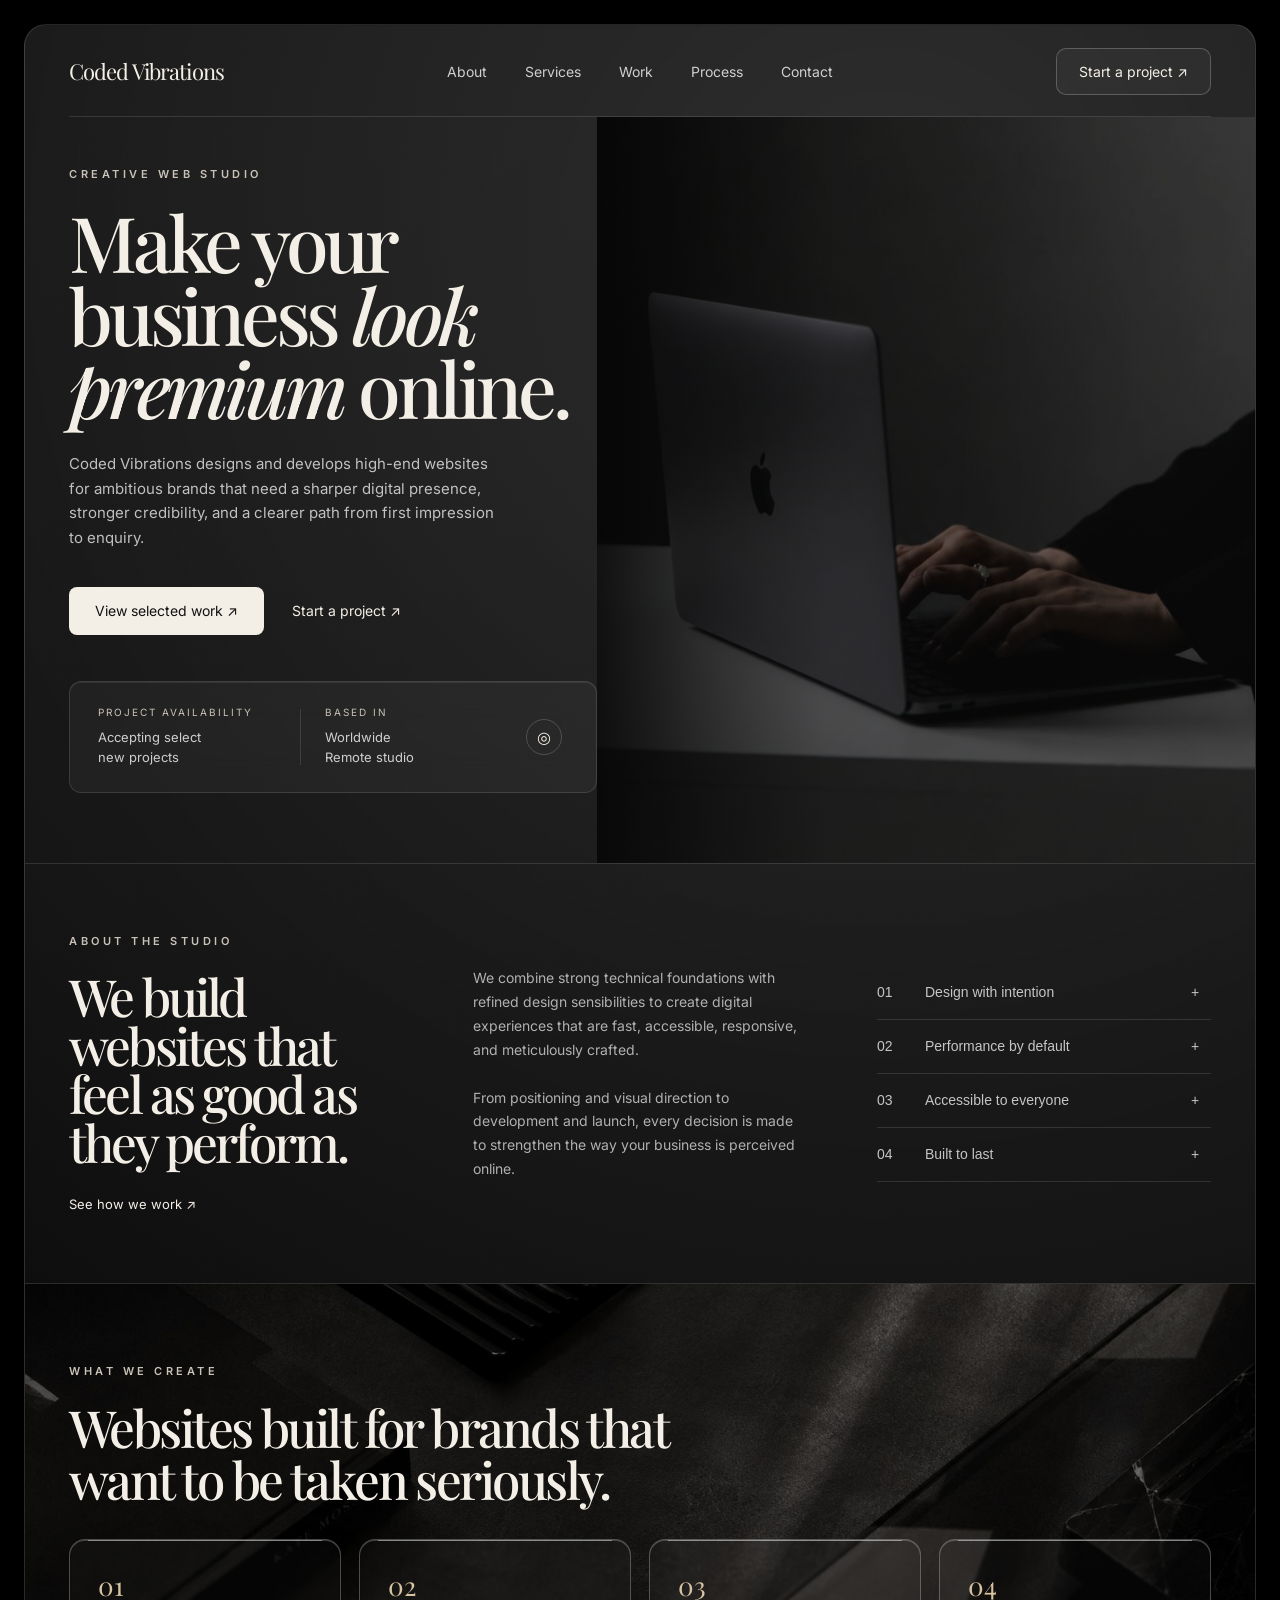
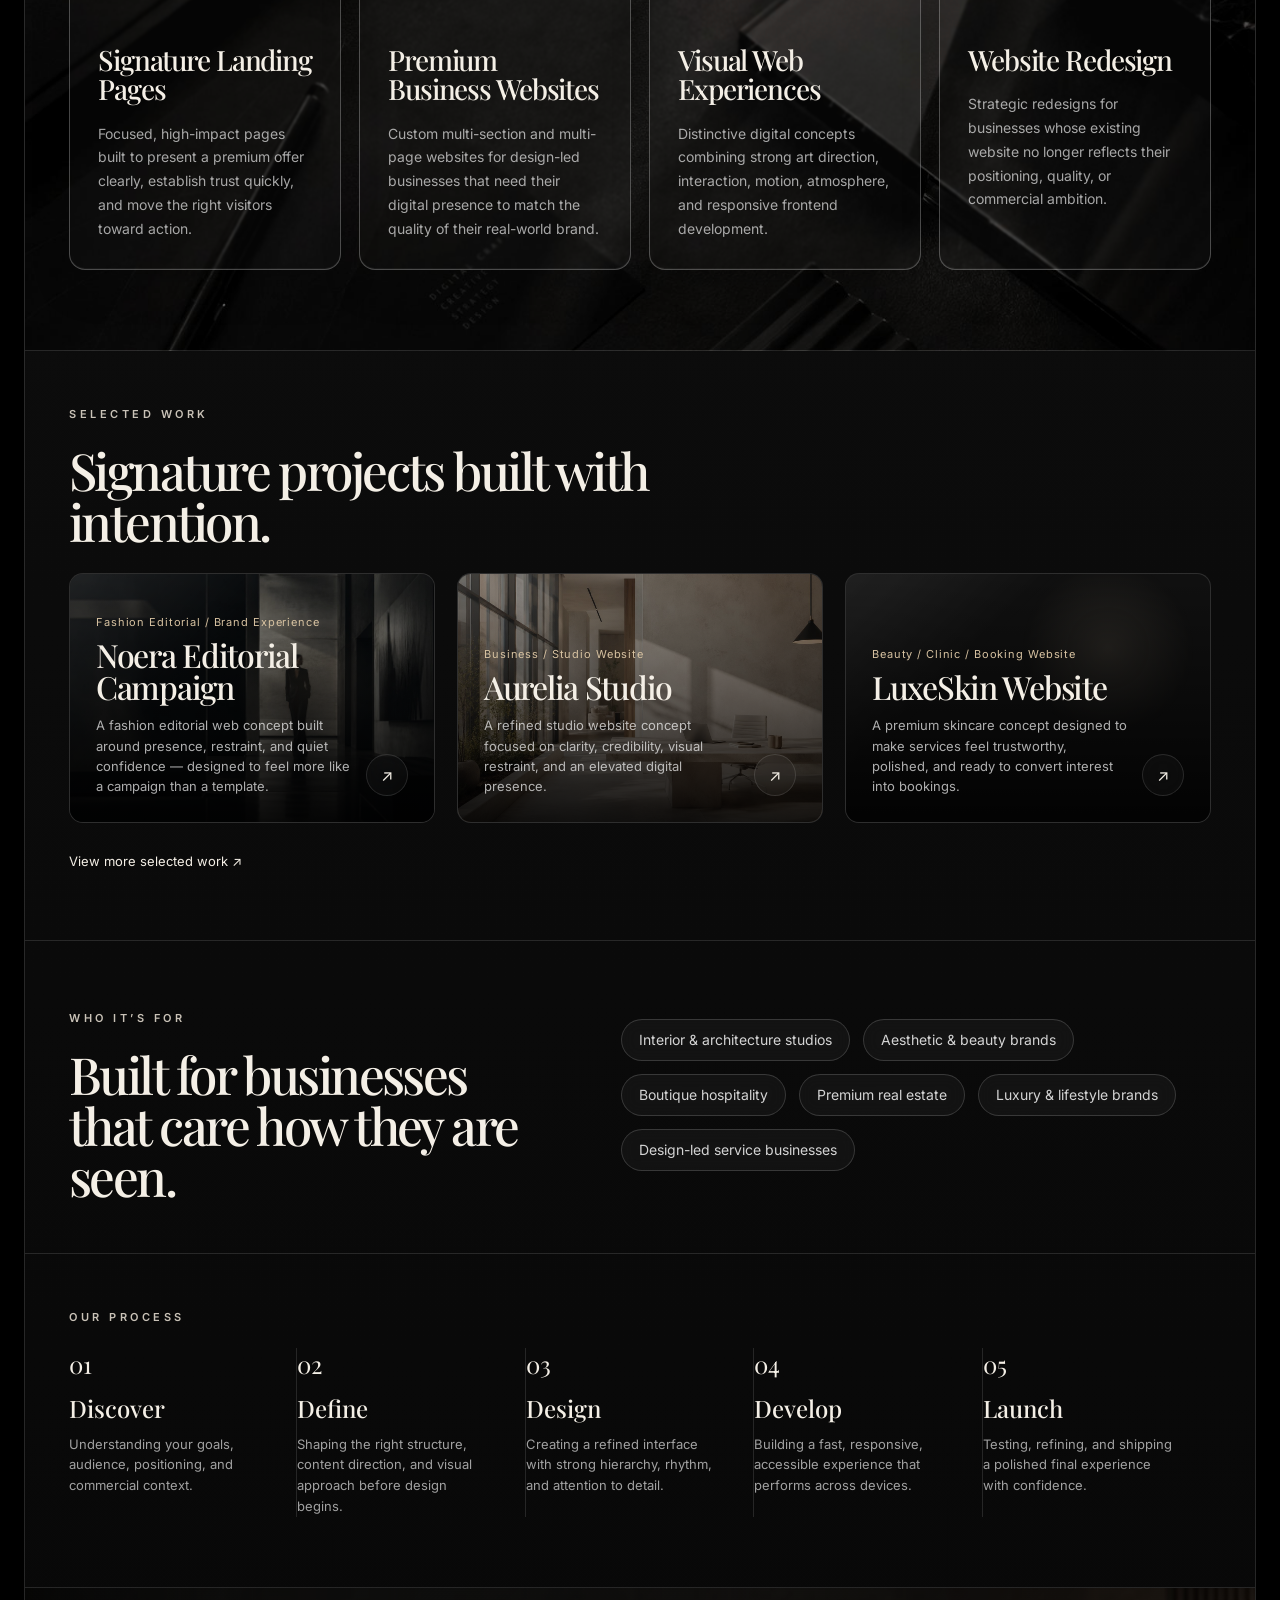
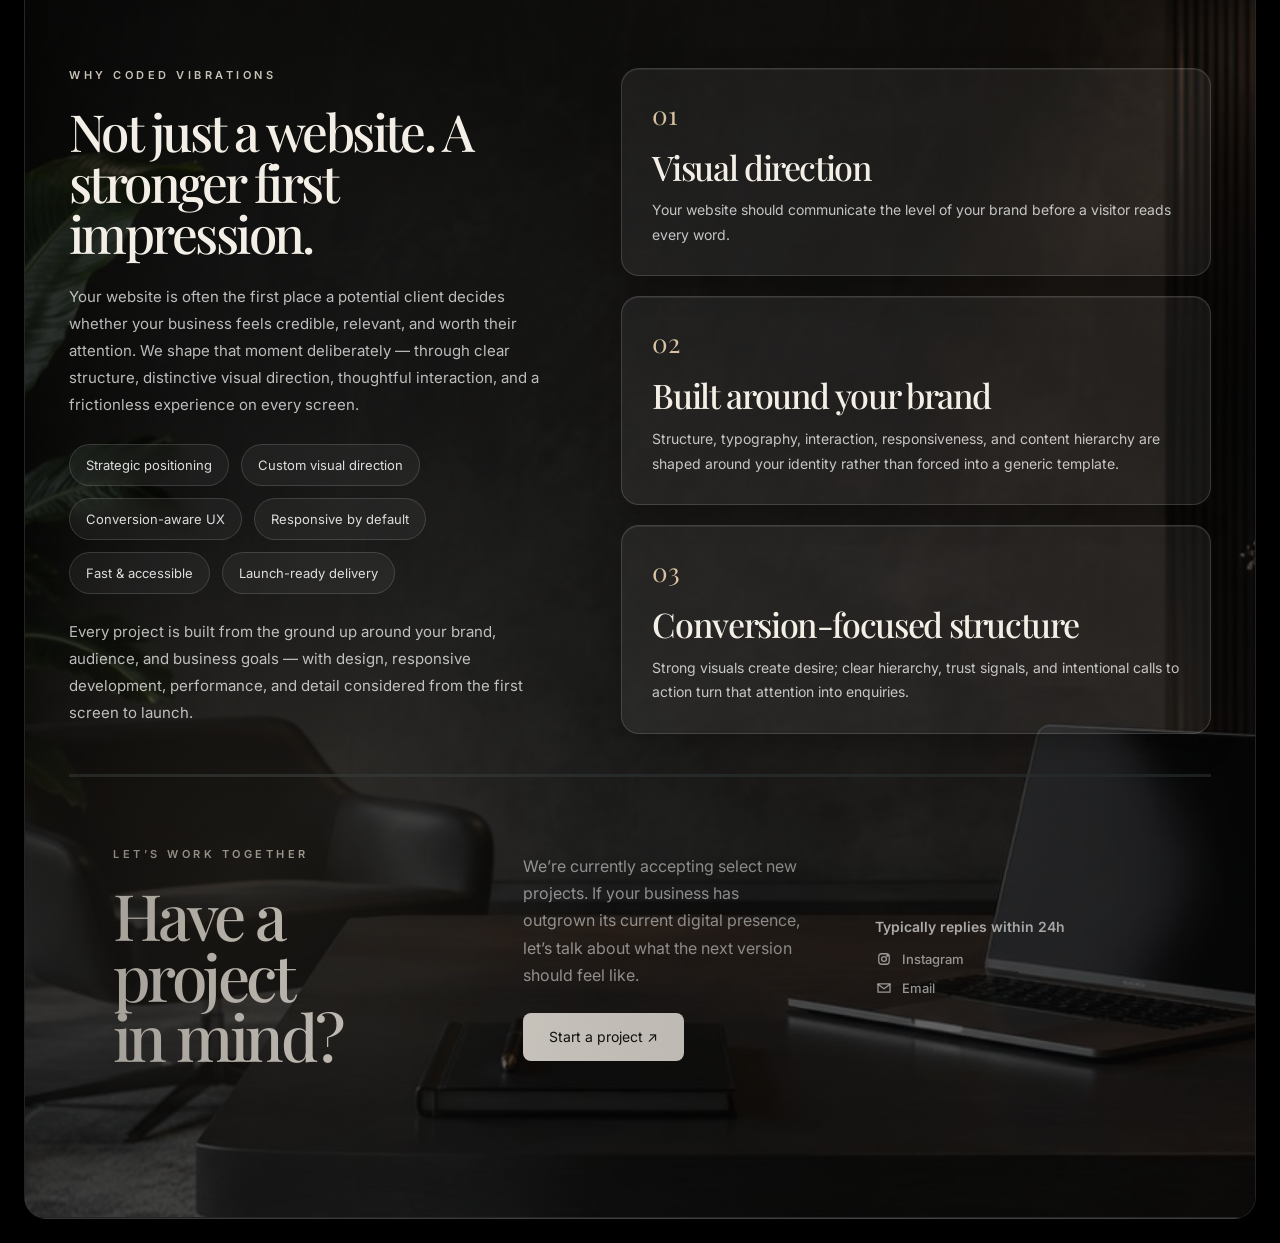
==== commit 1de6bc53: "Polish studio positioning, navigation and project credibility" ====
--- a/index.html
+++ b/index.html
@@ -1,376 +1,379 @@
-<!DOCTYPE html>
-<html lang="en">
-<head>
-  <meta charset="UTF-8" />
-  <meta name="viewport" content="width=device-width, initial-scale=1.0" />
-  <title>Coded Vibrations Studio</title>
-
-  <link rel="stylesheet" href="style.css" />
-
-  <link rel="preconnect" href="https://fonts.googleapis.com">
-  <link rel="preconnect" href="https://fonts.gstatic.com" crossorigin>
-  <link href="https://fonts.googleapis.com/css2?family=Inter:wght@300;400;500;600&family=Playfair+Display:wght@500;600;700&display=swap" rel="stylesheet">
-</head>
-
-<body>
-  <main class="page-shell">
-
-    <header class="site-header">
-      <a href="#" class="logo">Coded Vibrations</a>
-
- <nav class="nav">
-  <a href="#about">About</a>
-  <a href="#services">Services</a>
-  <a href="#work">Work</a>
-  <a href="#atelier">Atelier</a>
-  <a href="#process">Process</a>
-  <a href="#contact">Contact</a>
-</nav>
-      <a href="#contact" class="header-btn">Start a project ↗</a>
-
-      <button class="menu-btn" id="menuBtn">Menu</button>
-    </header>
-
-<section class="mobile-nav" id="mobileNav">
-  <a href="#about">About</a>
-  <a href="#services">Services</a>
-  <a href="#work">Work</a>
-  <a href="#atelier">Atelier</a>
-  <a href="#process">Process</a>
-  <a href="#contact">Contact</a>
-</section>
-    <section class="hero">
-      <div class="hero-content">
-        <p class="eyebrow">Creative Web Studio</p>
-
-        <h1>
-          Make your business
-          <span>look premium</span>
-          online.
-        </h1>
-
-        <p class="hero-text">
-          Coded Vibrations creates refined websites for businesses that want to
-          build trust, attract the right clients, and leave a stronger first impression.
-        </p>
-
-        <div class="hero-actions">
-          <a href="#work" class="primary-btn">View selected work ↗</a>
-          <a href="#contact" class="secondary-btn">Start a project ↗</a>
-        </div>
-
-        <div class="status-card">
-          <div>
-            <small>Available for projects</small>
-            <p>Currently booking<br>June 2025</p>
-          </div>
-
-          <div class="divider"></div>
-
-          <div>
-            <small>Based in</small>
-            <p>Worldwide<br>Remote studio</p>
-          </div>
-
-          <div class="globe">◎</div>
-        </div>
-      </div>
-
-      <div class="hero-image">
-        <img src="2.jpeg" alt="Coded Vibrations workspace" />
-      </div>
-    </section>
-
-    <section class="about" id="about">
-      <div>
-        <p class="eyebrow">About the studio</p>
-        <h2>We build websites that feel as good as they perform.</h2>
-        <a href="#contact" class="text-link">Learn more about us ↗</a>
-      </div>
-
-      <div class="about-text">
-        <p>
-          We combine strong technical foundations with refined design sensibilities
-          to create digital experiences that are fast, accessible, and meticulously crafted.
-        </p>
-
-        <p>
-          From concept to launch, we focus on quality, communication, and timeless results.
-        </p>
-      </div>
-
-      <div class="about-list">
-        <button>01 <span>Design with intention</span> +</button>
-        <button>02 <span>Performance by default</span> +</button>
-        <button>03 <span>Accessible to everyone</span> +</button>
-        <button>04 <span>Built to last</span> +</button>
-      </div>
-    </section>
-  <section class="services" id="services">
-  <div class="services-overlay"></div>
-
-  <div class="services-content">
-    <div class="section-top">
-      <p class="eyebrow">What we create</p>
-      <h2 class="section-title">
-        Websites built for brands that want to be taken seriously.
-      </h2>
-    </div>
-
-    <div class="services-grid">
-      <article class="service-card">
-        <span>01</span>
-        <h3>Premium Landing Pages</h3>
-        <p>
-          One powerful page built to present your offer, build trust, and guide
-          visitors toward taking action.
-        </p>
-      </article>
-
-      <article class="service-card">
-        <span>02</span>
-        <h3>Business Websites</h3>
-        <p>
-          Refined websites for clinics, salons, studios, restaurants, and
-          service-based brands that need a stronger online presence.
-        </p>
-      </article>
-
-      <article class="service-card">
-        <span>03</span>
-        <h3>Visual Web Experiences</h3>
-        <p>
-          Custom digital concepts with refined layouts, motion, atmosphere, and
-          a premium brand feeling.
-        </p>
-      </article>
-
-      <article class="service-card">
-        <span>04</span>
-        <h3>Website Redesign</h3>
-        <p>
-          For businesses whose current website no longer matches the quality,
-          style, or level of their brand.
-        </p>
-      </article>
-    </div>
-  </div>
-</section>
-    <section class="work" id="work">
-  <div class="section-top">
-    <p class="eyebrow">Selected work</p>
-    <h2 class="section-title">Signature projects built with intention.</h2>
-  </div>
-
-  <div class="work-grid">
-
-    <article class="work-card noir-card">
-      <div class="card-bg"></div>
-
-      <div class="work-info">
-      <small>Fashion Editorial / Brand Experience</small>
-<h3>Noera Editorial Campaign</h3>
-<p>
-  A fashion editorial web concept built for a brand that sells presence,
-  restraint, and quiet dominance - not noise.
-</p>
-      </div>
-
-      <a href="#" class="work-arrow" aria-label="View Noera Editorial Campaign">↗</a>
-    </article>
-    <article class="work-card aurelia-card">
-      <div class="card-bg"></div>
-
-      <div class="work-info">
-        <small>Business / Studio Website</small>
-        <h3>Aurelia Studio</h3>
-        <p>
-          Refined business website concept focused on clarity, trust,
-          and elevated digital presence.
-        </p>
-      </div>
-
-      <a href="#" class="work-arrow" aria-label="View Aurelia Studio">↗</a>
-    </article>
-    <article class="work-card luxeskin-card">
-      <div class="card-bg"></div>
-
-      <div class="work-info">
-        <small>Beauty / Clinic / Booking Website</small>
-        <h3>LuxeSkin Website</h3>
-        <p>
-          Premium skincare website concept designed to make beauty services
-          feel refined, trustworthy, and booking-ready.
-        </p>
-      </div>
-
-      <a href="#" class="work-arrow" aria-label="View LuxeSkin Studio">↗</a>
-    </article>
-
-
-  </div>
-  <a href="#" class="text-link">View more selected work ↗</a>
-</section>
-<br>
-<section class="audience">
-  <div>
-    <p class="eyebrow">Who it’s for</p>
-    <h2 class="section-title">
-      Built for businesses that care how they are seen.
-    </h2>
-  </div>
-
-  <div class="audience-tags">
-    <span>Interior studios</span>
-    <span>Beauty clinics</span>
-    <span>Small bussinesses</span>
-    <span>Creative brands</span>
-    <span>Salons</span>
-    <span>Wellness studios</span>
-    <span>Boutiques</span>
-    <span>Service-based businesses</span>
-  </div>
-</section>
-    <section class="process" id="process">
-      <p class="eyebrow">Our process</p>
-
-      <div class="process-grid">
-        <div class="step">
-          <span>01</span>
-          <h3>Discover</h3>
-          <p>Understanding your goals, audience, and context.</p>
-        </div>
-
-        <div class="step">
-          <span>02</span>
-          <h3>Define</h3>
-          <p>Crafting the right direction with clarity and purpose.</p>
-        </div>
-
-        <div class="step">
-          <span>03</span>
-          <h3>Design</h3>
-          <p>Creating refined interfaces with attention to detail.</p>
-        </div>
-
-        <div class="step">
-          <span>04</span>
-          <h3>Develop</h3>
-          <p>Building performant, accessible, and scalable websites.</p>
-        </div>
-
-        <div class="step">
-          <span>05</span>
-          <h3>Launch</h3>
-          <p>Testing, refining, and shipping with confidence.</p>
-        </div>
-      </div>
-    </section>
-<section class="why" id="why">
-  <div class="why-overlay"></div>
-
-  <div class="why-content">
-    <div class="why-heading">
-      <p class="eyebrow">Why Coded Vibrations</p>
-
-      <h2 class="section-title">
-        Not just a website. A stronger first impression.
-      </h2>
-
-      <p class="why-lead">
-        Coded Vibrations creates websites for businesses that need more than a basic page - refined visuals, clear structure, smooth interaction, and a digital presence that feels premium from the first click.
-      </p>
-<br></br>
-      <div class="why-points">
-        <span>Premium visual identity</span>
-        <span>Hand-coded precision</span>
-        <span>Designed to convert</span>
-          <span>Responsive design</span>
-    <span>Landing pages</span>
-    <span>Conversion-focused layout</span>
-      </div>
-       <p class="why-lead">
-        <br>
-       </br>
-        Built with HTML, CSS, and JavaScript — no templates, no generic layouts, just clean custom code with a premium visual direction.
-      </p>
-    </div>
-
-    <div class="why-grid">
-      <article class="why-card">
-        <span>01</span>
-        <h3>Visual direction</h3>
-        <p>
-          Your website should feel aligned with the level of your brand, not
-          like something copied from a template.
-        </p>
-      </article>
-
-      <article class="why-card">
-        <span>02</span>
-        <h3>Clean custom code</h3>
-        <p>
-          Every section is hand-built with structure, responsiveness,
-          performance, and detail in mind.
-        </p>
-      </article>
-
-      <article class="why-card">
-        <span>03</span>
-        <h3>Conversion-focused structure</h3>
-        <p>
-          Beauty matters, but the page also needs clarity, trust, and a clear
-          reason for visitors to contact you.
-        </p>
-      </article>
-    </div>
-  </div>
-   <hr class="soft-divider">
-<section class="contact" id="contact">
-  <div>
-    <p class="eyebrow">Let’s work together</p>
-    <h2>Have a project<br>in mind?</h2>
-  </div>
-
-  <div class="contact-center">
-    <p>
-      We’re currently available for new projects.
-      Let’s build something exceptional.
-    </p>
-
-    <a href="mailto:kapetanovicmajda10@gmail.com" class="primary-btn">
-      Start a project ↗️
-    </a>
-  </div>
-
-  <div class="contact-mini">
-    <small>Typically replies within 24h</small>
-
-    <a href="https://www.instagram.com/codedvibrations/" target="_blank" class="mini-contact-link">
-      <span class="mini-icon">
-        <svg viewBox="0 0 24 24" aria-hidden="true">
-          <rect x="5" y="5" width="14" height="14" rx="4"></rect>
-          <circle cx="12" cy="12" r="3.2"></circle>
-          <circle cx="16.5" cy="7.5" r="0.8"></circle>
-        </svg>
-      </span>
-      <span>Instagram</span>
-    </a>
-
-    <a href="mailto:kapetanovicmajda10@gmail.com" class="mini-contact-link">
-      <span class="mini-icon">
-        <svg viewBox="0 0 24 24" aria-hidden="true">
-          <path d="M4 6.5h16v11H4v-11Z"></path>
-          <path d="M4 7l8 6 8-6"></path>
-        </svg>
-      </span>
-      <span>Email</span>
-    </a>
-  </div>
-</section>
-
-  </main>
-
-  <script src="script.js"></script>
-</body>
+<!DOCTYPE html>
+<html lang="en">
+<head>
+  <meta charset="UTF-8" />
+  <meta name="viewport" content="width=device-width, initial-scale=1.0" />
+  <meta name="description" content="Coded Vibrations is a creative web studio designing and developing premium digital experiences for design-led brands, boutique hospitality, beauty, interiors and premium service businesses." />
+  <meta name="robots" content="index, follow" />
+  <meta name="author" content="Coded Vibrations" />
+  <meta name="theme-color" content="#f3efe8" />
+  <link rel="canonical" href="https://majda03.github.io/Premium-Landing/" />
+
+  <meta property="og:type" content="website" />
+  <meta property="og:title" content="Coded Vibrations — Creative Web Studio" />
+  <meta property="og:description" content="Premium websites and digital experiences for brands that care how they are perceived." />
+  <meta property="og:url" content="https://majda03.github.io/Premium-Landing/" />
+
+  <title>Coded Vibrations — Creative Web Studio</title>
+
+  <link rel="stylesheet" href="style.css" />
+
+  <link rel="preconnect" href="https://fonts.googleapis.com">
+  <link rel="preconnect" href="https://fonts.gstatic.com" crossorigin>
+  <link href="https://fonts.googleapis.com/css2?family=Inter:wght@300;400;500;600&family=Playfair+Display:wght@500;600;700&display=swap" rel="stylesheet">
+</head>
+
+<body>
+  <main class="page-shell">
+
+    <header class="site-header">
+      <a href="#" class="logo">Coded Vibrations</a>
+
+      <nav class="nav" aria-label="Primary navigation">
+        <a href="#about">About</a>
+        <a href="#services">Services</a>
+        <a href="#work">Work</a>
+        <a href="#process">Process</a>
+        <a href="#contact">Contact</a>
+      </nav>
+      <a href="#contact" class="header-btn">Start a project ↗</a>
+
+      <button class="menu-btn" id="menuBtn" aria-controls="mobileNav" aria-expanded="false">Menu</button>
+    </header>
+
+    <section class="mobile-nav" id="mobileNav" aria-label="Mobile navigation">
+      <a href="#about">About</a>
+      <a href="#services">Services</a>
+      <a href="#work">Work</a>
+      <a href="#process">Process</a>
+      <a href="#contact">Contact</a>
+    </section>
+
+    <section class="hero">
+      <div class="hero-content">
+        <p class="eyebrow">Creative Web Studio</p>
+
+        <h1>
+          Make your business
+          <span>look premium</span>
+          online.
+        </h1>
+
+        <p class="hero-text">
+          Coded Vibrations designs and develops high-end websites for ambitious brands that need a sharper digital presence, stronger credibility, and a clearer path from first impression to enquiry.
+        </p>
+
+        <div class="hero-actions">
+          <a href="#work" class="primary-btn">View selected work ↗</a>
+          <a href="#contact" class="secondary-btn">Start a project ↗</a>
+        </div>
+
+        <div class="status-card">
+          <div>
+            <small>Project availability</small>
+            <p>Accepting select<br>new projects</p>
+          </div>
+
+          <div class="divider"></div>
+
+          <div>
+            <small>Based in</small>
+            <p>Worldwide<br>Remote studio</p>
+          </div>
+
+          <div class="globe">◎</div>
+        </div>
+      </div>
+
+      <div class="hero-image">
+        <img src="2.jpeg" alt="Coded Vibrations workspace" />
+      </div>
+    </section>
+
+    <section class="about" id="about">
+      <div>
+        <p class="eyebrow">About the studio</p>
+        <h2>We build websites that feel as good as they perform.</h2>
+        <a href="#process" class="text-link">See how we work ↗</a>
+      </div>
+
+      <div class="about-text">
+        <p>
+          We combine strong technical foundations with refined design sensibilities to create digital experiences that are fast, accessible, responsive, and meticulously crafted.
+        </p>
+
+        <p>
+          From positioning and visual direction to development and launch, every decision is made to strengthen the way your business is perceived online.
+        </p>
+      </div>
+
+      <div class="about-list">
+        <button>01 <span>Design with intention</span> +</button>
+        <button>02 <span>Performance by default</span> +</button>
+        <button>03 <span>Accessible to everyone</span> +</button>
+        <button>04 <span>Built to last</span> +</button>
+      </div>
+    </section>
+
+    <section class="services" id="services">
+      <div class="services-overlay"></div>
+
+      <div class="services-content">
+        <div class="section-top">
+          <p class="eyebrow">What we create</p>
+          <h2 class="section-title">
+            Websites built for brands that want to be taken seriously.
+          </h2>
+        </div>
+
+        <div class="services-grid">
+          <article class="service-card">
+            <span>01</span>
+            <h3>Signature Landing Pages</h3>
+            <p>
+              Focused, high-impact pages built to present a premium offer clearly, establish trust quickly, and move the right visitors toward action.
+            </p>
+          </article>
+
+          <article class="service-card">
+            <span>02</span>
+            <h3>Premium Business Websites</h3>
+            <p>
+              Custom multi-section and multi-page websites for design-led businesses that need their digital presence to match the quality of their real-world brand.
+            </p>
+          </article>
+
+          <article class="service-card">
+            <span>03</span>
+            <h3>Visual Web Experiences</h3>
+            <p>
+              Distinctive digital concepts combining strong art direction, interaction, motion, atmosphere, and responsive frontend development.
+            </p>
+          </article>
+
+          <article class="service-card">
+            <span>04</span>
+            <h3>Website Redesign</h3>
+            <p>
+              Strategic redesigns for businesses whose existing website no longer reflects their positioning, quality, or commercial ambition.
+            </p>
+          </article>
+        </div>
+      </div>
+    </section>
+
+    <section class="work" id="work">
+      <div class="section-top">
+        <p class="eyebrow">Selected work</p>
+        <h2 class="section-title">Signature projects built with intention.</h2>
+      </div>
+
+      <div class="work-grid">
+        <article class="work-card noir-card">
+          <div class="card-bg"></div>
+
+          <div class="work-info">
+            <small>Fashion Editorial / Brand Experience</small>
+            <h3>Noera Editorial Campaign</h3>
+            <p>
+              A fashion editorial web concept built around presence, restraint, and quiet confidence — designed to feel more like a campaign than a template.
+            </p>
+          </div>
+
+          <span class="work-arrow" aria-hidden="true">↗</span>
+        </article>
+
+        <article class="work-card aurelia-card">
+          <div class="card-bg"></div>
+
+          <div class="work-info">
+            <small>Business / Studio Website</small>
+            <h3>Aurelia Studio</h3>
+            <p>
+              A refined studio website concept focused on clarity, credibility, visual restraint, and an elevated digital presence.
+            </p>
+          </div>
+
+          <span class="work-arrow" aria-hidden="true">↗</span>
+        </article>
+
+        <article class="work-card luxeskin-card">
+          <div class="card-bg"></div>
+
+          <div class="work-info">
+            <small>Beauty / Clinic / Booking Website</small>
+            <h3>LuxeSkin Website</h3>
+            <p>
+              A premium skincare concept designed to make services feel trustworthy, polished, and ready to convert interest into bookings.
+            </p>
+          </div>
+
+          <span class="work-arrow" aria-hidden="true">↗</span>
+        </article>
+      </div>
+
+      <a href="https://majdakapetanovic.com/#work" target="_blank" rel="noopener noreferrer" class="text-link">View more selected work ↗</a>
+    </section>
+
+    <br>
+
+    <section class="audience">
+      <div>
+        <p class="eyebrow">Who it’s for</p>
+        <h2 class="section-title">
+          Built for businesses that care how they are seen.
+        </h2>
+      </div>
+
+      <div class="audience-tags">
+        <span>Interior &amp; architecture studios</span>
+        <span>Aesthetic &amp; beauty brands</span>
+        <span>Boutique hospitality</span>
+        <span>Premium real estate</span>
+        <span>Luxury &amp; lifestyle brands</span>
+        <span>Design-led service businesses</span>
+      </div>
+    </section>
+
+    <section class="process" id="process">
+      <p class="eyebrow">Our process</p>
+
+      <div class="process-grid">
+        <div class="step">
+          <span>01</span>
+          <h3>Discover</h3>
+          <p>Understanding your goals, audience, positioning, and commercial context.</p>
+        </div>
+
+        <div class="step">
+          <span>02</span>
+          <h3>Define</h3>
+          <p>Shaping the right structure, content direction, and visual approach before design begins.</p>
+        </div>
+
+        <div class="step">
+          <span>03</span>
+          <h3>Design</h3>
+          <p>Creating a refined interface with strong hierarchy, rhythm, and attention to detail.</p>
+        </div>
+
+        <div class="step">
+          <span>04</span>
+          <h3>Develop</h3>
+          <p>Building a fast, responsive, accessible experience that performs across devices.</p>
+        </div>
+
+        <div class="step">
+          <span>05</span>
+          <h3>Launch</h3>
+          <p>Testing, refining, and shipping a polished final experience with confidence.</p>
+        </div>
+      </div>
+    </section>
+
+    <section class="why" id="why">
+      <div class="why-overlay"></div>
+
+      <div class="why-content">
+        <div class="why-heading">
+          <p class="eyebrow">Why Coded Vibrations</p>
+
+          <h2 class="section-title">
+            Not just a website. A stronger first impression.
+          </h2>
+
+          <p class="why-lead">
+            Your website is often the first place a potential client decides whether your business feels credible, relevant, and worth their attention. We shape that moment deliberately — through clear structure, distinctive visual direction, thoughtful interaction, and a frictionless experience on every screen.
+          </p>
+
+          <div class="why-points">
+            <span>Strategic positioning</span>
+            <span>Custom visual direction</span>
+            <span>Conversion-aware UX</span>
+            <span>Responsive by default</span>
+            <span>Fast &amp; accessible</span>
+            <span>Launch-ready delivery</span>
+          </div>
+
+          <p class="why-lead">
+            Every project is built from the ground up around your brand, audience, and business goals — with design, responsive development, performance, and detail considered from the first screen to launch.
+          </p>
+        </div>
+
+        <div class="why-grid">
+          <article class="why-card">
+            <span>01</span>
+            <h3>Visual direction</h3>
+            <p>
+              Your website should communicate the level of your brand before a visitor reads every word.
+            </p>
+          </article>
+
+          <article class="why-card">
+            <span>02</span>
+            <h3>Built around your brand</h3>
+            <p>
+              Structure, typography, interaction, responsiveness, and content hierarchy are shaped around your identity rather than forced into a generic template.
+            </p>
+          </article>
+
+          <article class="why-card">
+            <span>03</span>
+            <h3>Conversion-focused structure</h3>
+            <p>
+              Strong visuals create desire; clear hierarchy, trust signals, and intentional calls to action turn that attention into enquiries.
+            </p>
+          </article>
+        </div>
+      </div>
+
+      <hr class="soft-divider">
+
+      <section class="contact" id="contact">
+        <div>
+          <p class="eyebrow">Let’s work together</p>
+          <h2>Have a project<br>in mind?</h2>
+        </div>
+
+        <div class="contact-center">
+          <p>
+            We’re currently accepting select new projects. If your business has outgrown its current digital presence, let’s talk about what the next version should feel like.
+          </p>
+
+          <a href="mailto:kapetanovicmajda10@gmail.com" class="primary-btn">
+            Start a project ↗️
+          </a>
+        </div>
+
+        <div class="contact-mini">
+          <small>Typically replies within 24h</small>
+
+          <a href="https://www.instagram.com/codedvibrations/" target="_blank" rel="noopener noreferrer" class="mini-contact-link">
+            <span class="mini-icon">
+              <svg viewBox="0 0 24 24" aria-hidden="true">
+                <rect x="5" y="5" width="14" height="14" rx="4"></rect>
+                <circle cx="12" cy="12" r="3.2"></circle>
+                <circle cx="16.5" cy="7.5" r="0.8"></circle>
+              </svg>
+            </span>
+            <span>Instagram</span>
+          </a>
+
+          <a href="mailto:kapetanovicmajda10@gmail.com" class="mini-contact-link">
+            <span class="mini-icon">
+              <svg viewBox="0 0 24 24" aria-hidden="true">
+                <path d="M4 6.5h16v11H4v-11Z"></path>
+                <path d="M4 7l8 6 8-6"></path>
+              </svg>
+            </span>
+            <span>Email</span>
+          </a>
+        </div>
+      </section>
+    </section>
+
+  </main>
+
+  <script src="script.js"></script>
+</body>
 </html>
